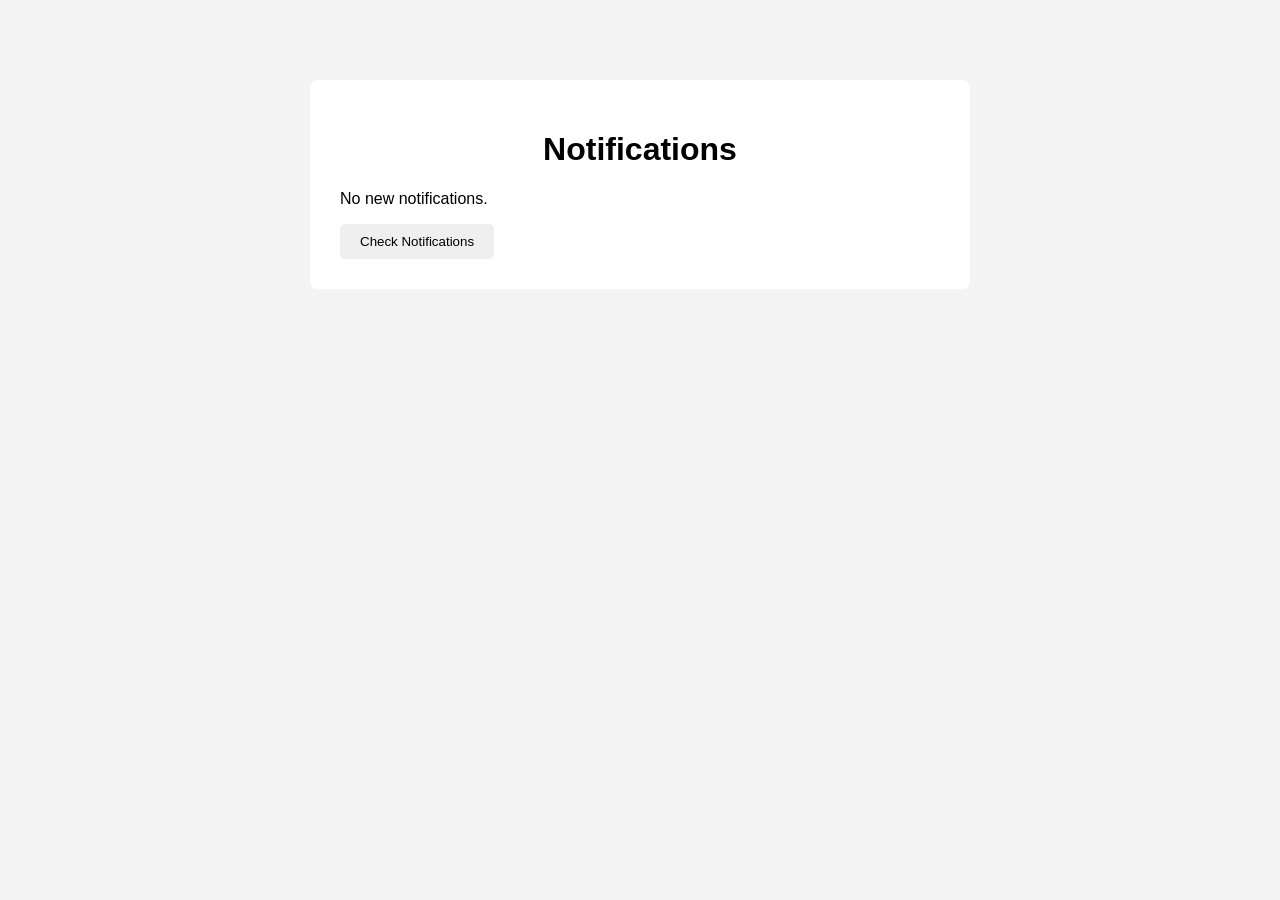
==== notifications/index.html @ bc5d0b3b "Add verification QR notifications and communication modules" ====
<!DOCTYPE html>
<html lang="en">
<head>
    <meta charset="UTF-8">
    <meta name="viewport" content="width=device-width, initial-scale=1.0">
    <title>Notifications</title>
    <link rel="stylesheet" href="style.css">
</head>

<body>

    <div class="notification-box">
        <h1>Notifications</h1>

        <div id="notificationList">
            <p>No new notifications.</p>
        </div>

        <button onclick="showNotification()">
            Check Notifications
        </button>
    </div>

    <script src="script.js"></script>

</body>
</html>
---- notifications/style.css ----
body {
    font-family: Arial, sans-serif;
    background-color: #f4f4f4;
    margin: 0;
    padding: 0;
}

.notification-box {
    width: 90%;
    max-width: 600px;
    margin: 80px auto;
    background-color: white;
    padding: 30px;
    border-radius: 8px;
}

.notification-box h1 {
    text-align: center;
}

.notification {
    padding: 12px;
    margin: 10px 0;
    background-color: #eeeeee;
    border-radius: 5px;
}

.notification-box button {
    padding: 10px 20px;
    border: none;
    border-radius: 5px;
    cursor: pointer;
}
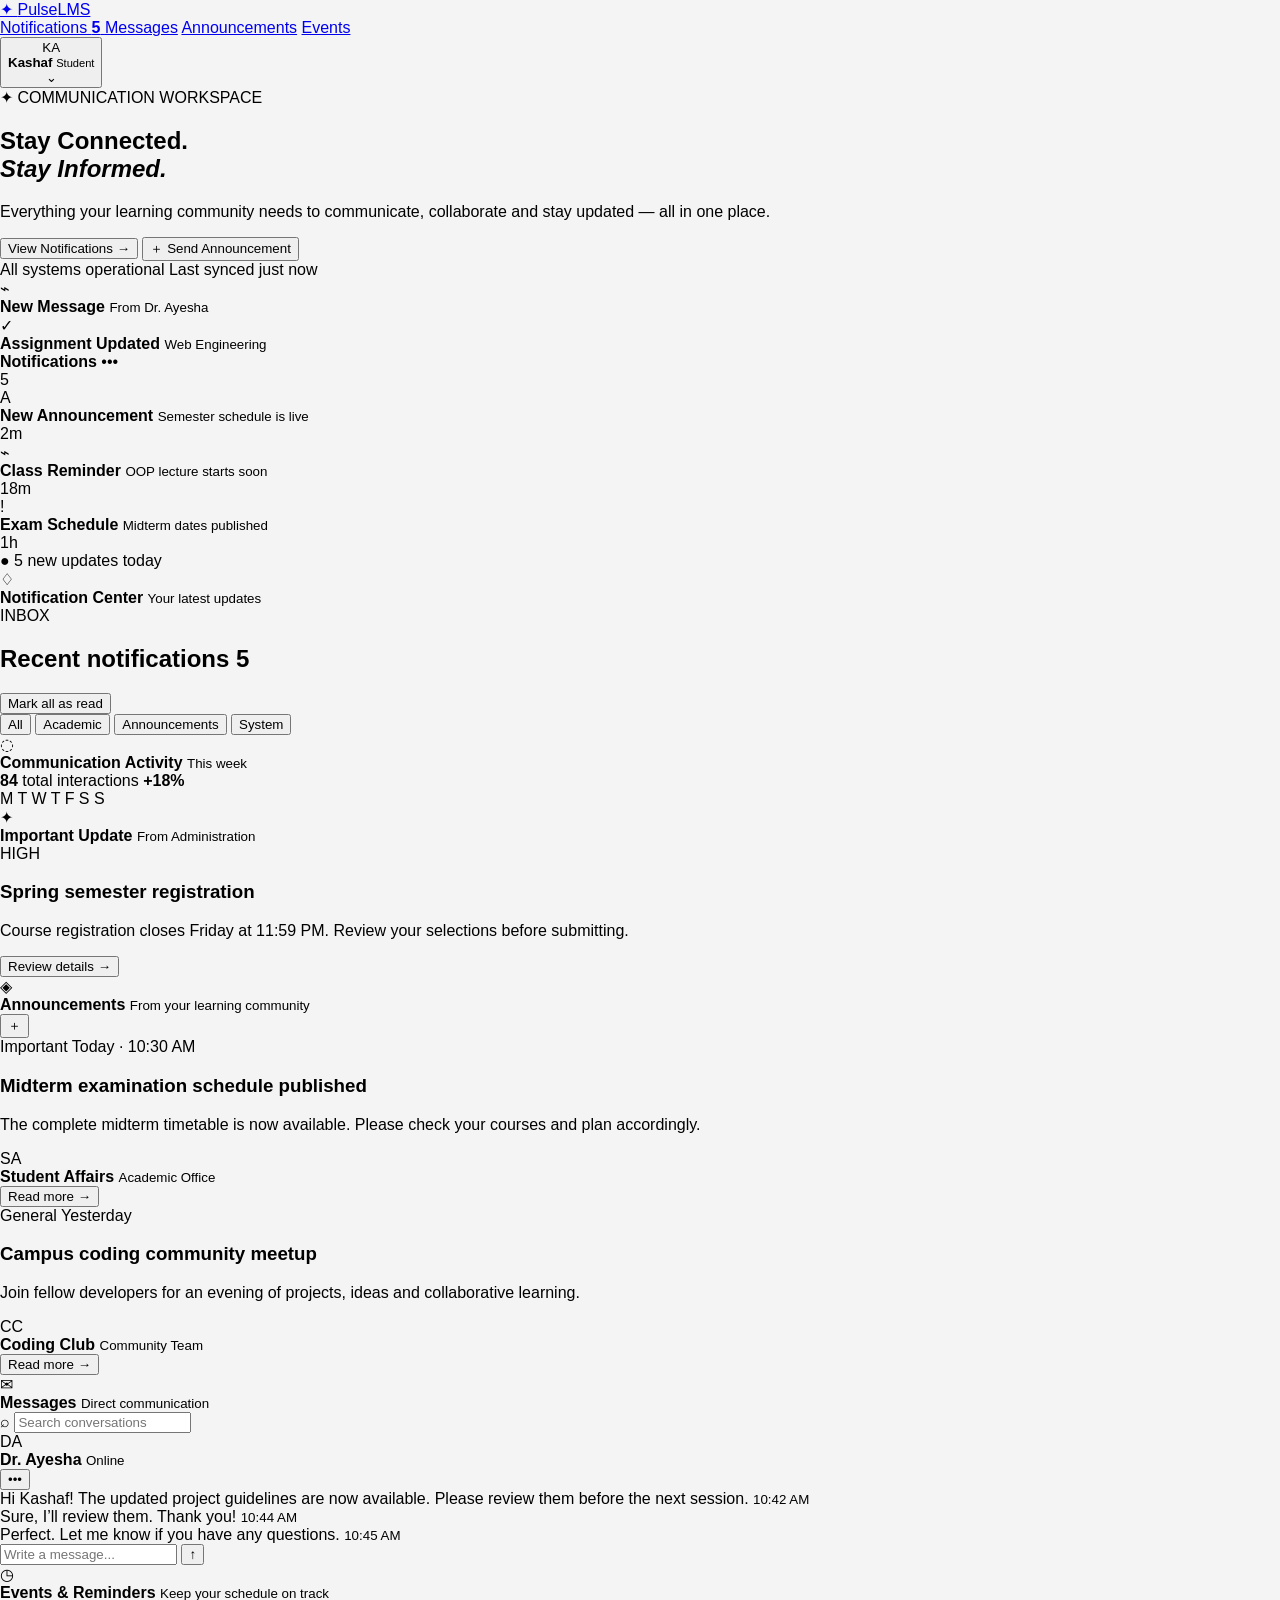
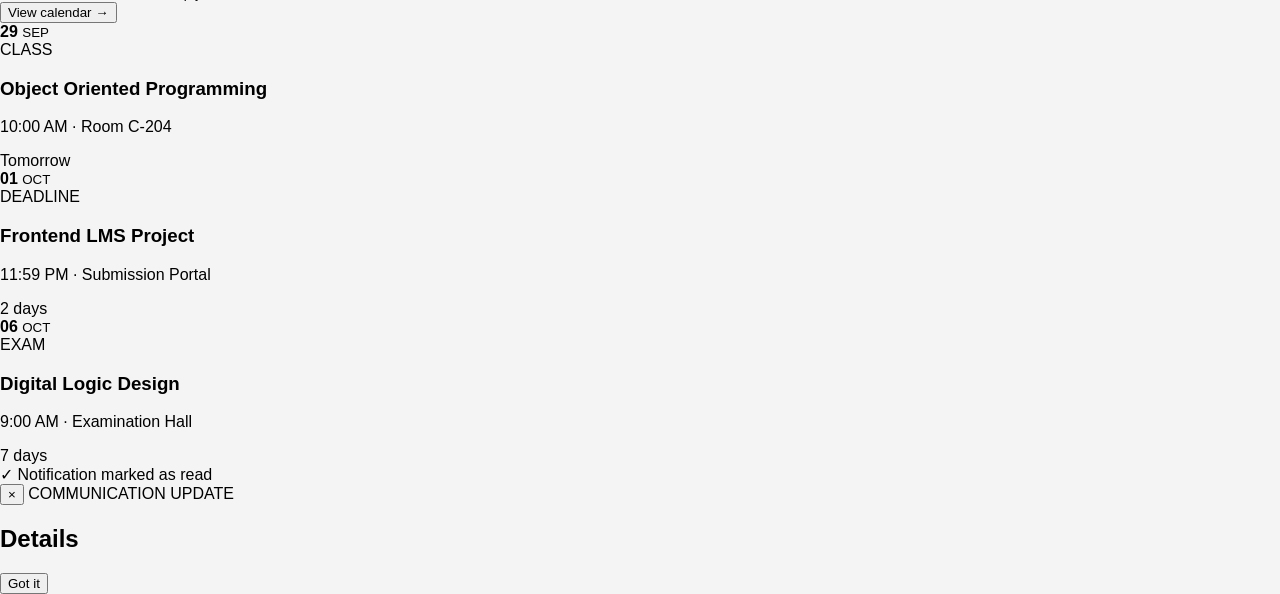
==== commit 2f58d4e6: "Update index.html" ====
--- a/notifications/index.html
+++ b/notifications/index.html
@@ -3,25 +3,792 @@
 <head>
     <meta charset="UTF-8">
     <meta name="viewport" content="width=device-width, initial-scale=1.0">
-    <title>Notifications</title>
+    <title>PulseLMS | Communication Workspace</title>
+
     <link rel="stylesheet" href="style.css">
 </head>
 
 <body>
 
-    <div class="notification-box">
-        <h1>Notifications</h1>
-
-        <div id="notificationList">
-            <p>No new notifications.</p>
+    <!-- Background -->
+    <div class="ambient ambient-one"></div>
+    <div class="ambient ambient-two"></div>
+
+    <!-- NAVBAR -->
+    <header class="topbar">
+
+        <a href="#" class="brand">
+            <span class="brand-mark">✦</span>
+            <span>Pulse<span>LMS</span></span>
+        </a>
+
+        <nav>
+            <a href="#notifications" class="active">
+                Notifications <b id="navBadge">5</b>
+            </a>
+            <a href="#messages">Messages</a>
+            <a href="#announcements">Announcements</a>
+            <a href="#events">Events</a>
+        </nav>
+
+        <button class="profile" id="profileBtn">
+            <span>KA</span>
+
+            <div>
+                <strong>Kashaf</strong>
+                <small>Student</small>
+            </div>
+
+            ⌄
+        </button>
+
+    </header>
+
+
+    <main>
+
+        <!-- HERO -->
+        <section class="hero">
+
+            <div class="hero-copy reveal">
+
+                <div class="eyebrow">
+                    ✦ COMMUNICATION WORKSPACE
+                </div>
+
+                <h1>
+                    Stay Connected.<br>
+                    <em>Stay Informed.</em>
+                </h1>
+
+                <p>
+                    Everything your learning community needs to communicate,
+                    collaborate and stay updated — all in one place.
+                </p>
+
+                <div class="hero-actions">
+
+                    <button class="btn primary" id="viewNotifications">
+                        View Notifications <span>→</span>
+                    </button>
+
+                    <button class="btn ghost" id="sendAnnouncement">
+                        ＋ Send Announcement
+                    </button>
+
+                </div>
+
+                <div class="hero-meta">
+                    <span class="live-dot"></span>
+                    All systems operational
+                    <i></i>
+                    Last synced just now
+                </div>
+
+            </div>
+
+
+            <!-- HERO ILLUSTRATION -->
+            <div class="hero-art reveal delay-2">
+
+                <div class="orbit orbit-a"></div>
+                <div class="orbit orbit-b"></div>
+
+                <div class="float-card mini-card card-a">
+
+                    <span class="icon purple">⌁</span>
+
+                    <div>
+                        <b>New Message</b>
+                        <small>From Dr. Ayesha</small>
+                    </div>
+
+                </div>
+
+
+                <div class="float-card mini-card card-b">
+
+                    <span class="icon gold">✓</span>
+
+                    <div>
+                        <b>Assignment Updated</b>
+                        <small>Web Engineering</small>
+                    </div>
+
+                </div>
+
+
+                <div class="phone">
+
+                    <div class="phone-top">
+                        <span></span>
+                        <b>Notifications</b>
+                        <span>•••</span>
+                    </div>
+
+                    <div class="phone-badge">5</div>
+
+
+                    <div class="phone-row">
+
+                        <span class="avatar lavender">A</span>
+
+                        <div>
+                            <b>New Announcement</b>
+                            <small>Semester schedule is live</small>
+                        </div>
+
+                        <time>2m</time>
+
+                    </div>
+
+
+                    <div class="phone-row unread">
+
+                        <span class="avatar violet">⌁</span>
+
+                        <div>
+                            <b>Class Reminder</b>
+                            <small>OOP lecture starts soon</small>
+                        </div>
+
+                        <time>18m</time>
+
+                    </div>
+
+
+                    <div class="phone-row">
+
+                        <span class="avatar peach">!</span>
+
+                        <div>
+                            <b>Exam Schedule</b>
+                            <small>Midterm dates published</small>
+                        </div>
+
+                        <time>1h</time>
+
+                    </div>
+
+
+                    <div class="phone-footer">
+                        ● 5 new updates today
+                    </div>
+
+                </div>
+
+            </div>
+
+        </section>
+
+
+        <!-- WORKSPACE -->
+        <section class="workspace">
+
+
+            <!-- NOTIFICATION CENTER -->
+            <div class="window notifications reveal" id="notifications">
+
+                <div class="window-bar">
+
+                    <div class="window-title">
+
+                        <span class="window-icon">♢</span>
+
+                        <div>
+                            <b>Notification Center</b>
+                            <small>Your latest updates</small>
+                        </div>
+
+                    </div>
+
+                    <div class="window-controls">
+                        <i></i>
+                        <i></i>
+                        <i></i>
+                    </div>
+
+                </div>
+
+
+                <div class="window-content">
+
+                    <div class="section-head">
+
+                        <div>
+                            <span class="eyebrow">INBOX</span>
+
+                            <h2>
+                                Recent notifications
+                                <span id="unreadCount">5</span>
+                            </h2>
+                        </div>
+
+                        <button class="text-btn" id="markAll">
+                            Mark all as read
+                        </button>
+
+                    </div>
+
+
+                    <div class="filters">
+
+                        <button class="filter active" data-filter="all">
+                            All
+                        </button>
+
+                        <button class="filter" data-filter="academic">
+                            Academic
+                        </button>
+
+                        <button class="filter" data-filter="announcement">
+                            Announcements
+                        </button>
+
+                        <button class="filter" data-filter="system">
+                            System
+                        </button>
+
+                    </div>
+
+
+                    <div id="notificationList"></div>
+
+                </div>
+
+            </div>
+
+
+            <!-- SIDE WINDOWS -->
+            <div class="side-stack">
+
+
+                <!-- ACTIVITY -->
+                <div class="window activity reveal delay-1">
+
+                    <div class="window-bar">
+
+                        <div class="window-title">
+
+                            <span class="window-icon">◌</span>
+
+                            <div>
+                                <b>Communication Activity</b>
+                                <small>This week</small>
+                            </div>
+
+                        </div>
+
+                        <div class="window-controls">
+                            <i></i>
+                            <i></i>
+                            <i></i>
+                        </div>
+
+                    </div>
+
+
+                    <div class="activity-body">
+
+                        <div class="activity-number">
+
+                            <strong>84</strong>
+
+                            <span>total interactions</span>
+
+                            <b>+18%</b>
+
+                        </div>
+
+
+                        <div class="bars">
+                            <i style="height:42%"></i>
+                            <i style="height:65%"></i>
+                            <i style="height:52%"></i>
+                            <i style="height:78%"></i>
+                            <i style="height:60%"></i>
+                            <i style="height:91%"></i>
+                            <i style="height:70%"></i>
+                        </div>
+
+
+                        <div class="days">
+                            <span>M</span>
+                            <span>T</span>
+                            <span>W</span>
+                            <span>T</span>
+                            <span>F</span>
+                            <span>S</span>
+                            <span>S</span>
+                        </div>
+
+                    </div>
+
+                </div>
+
+
+                <!-- IMPORTANT UPDATE -->
+                <div class="window updates reveal delay-2">
+
+                    <div class="window-bar">
+
+                        <div class="window-title">
+
+                            <span class="window-icon">✦</span>
+
+                            <div>
+                                <b>Important Update</b>
+                                <small>From Administration</small>
+                            </div>
+
+                        </div>
+
+                        <div class="priority">
+                            HIGH
+                        </div>
+
+                    </div>
+
+
+                    <div class="update-body">
+
+                        <h3>
+                            Spring semester registration
+                        </h3>
+
+                        <p>
+                            Course registration closes Friday at 11:59 PM.
+                            Review your selections before submitting.
+                        </p>
+
+                        <button
+                            class="small-btn"
+                            data-modal="registration">
+                            Review details →
+                        </button>
+
+                    </div>
+
+                </div>
+
+            </div>
+
+
+            <!-- ANNOUNCEMENTS -->
+            <div class="window announcements reveal" id="announcements">
+
+                <div class="window-bar">
+
+                    <div class="window-title">
+
+                        <span class="window-icon">◈</span>
+
+                        <div>
+                            <b>Announcements</b>
+                            <small>From your learning community</small>
+                        </div>
+
+                    </div>
+
+                    <button class="round-btn">
+                        ＋
+                    </button>
+
+                </div>
+
+
+                <div class="announcement-grid">
+
+
+                    <article class="announcement-card">
+
+                        <div class="ann-top">
+
+                            <span class="tag high">
+                                Important
+                            </span>
+
+                            <time>
+                                Today · 10:30 AM
+                            </time>
+
+                        </div>
+
+
+                        <h3>
+                            Midterm examination schedule published
+                        </h3>
+
+
+                        <p>
+                            The complete midterm timetable is now available.
+                            Please check your courses and plan accordingly.
+                        </p>
+
+
+                        <div class="author">
+
+                            <span class="avatar violet">
+                                SA
+                            </span>
+
+                            <div>
+                                <b>Student Affairs</b>
+                                <small>Academic Office</small>
+                            </div>
+
+                            <button
+                                class="read-more"
+                                data-modal="exam">
+                                Read more →
+                            </button>
+
+                        </div>
+
+                    </article>
+
+
+                    <article class="announcement-card">
+
+                        <div class="ann-top">
+
+                            <span class="tag normal">
+                                General
+                            </span>
+
+                            <time>
+                                Yesterday
+                            </time>
+
+                        </div>
+
+
+                        <h3>
+                            Campus coding community meetup
+                        </h3>
+
+
+                        <p>
+                            Join fellow developers for an evening of projects,
+                            ideas and collaborative learning.
+                        </p>
+
+
+                        <div class="author">
+
+                            <span class="avatar lavender">
+                                CC
+                            </span>
+
+                            <div>
+                                <b>Coding Club</b>
+                                <small>Community Team</small>
+                            </div>
+
+                            <button
+                                class="read-more"
+                                data-modal="coding">
+                                Read more →
+                            </button>
+
+                        </div>
+
+                    </article>
+
+                </div>
+
+            </div>
+
+
+            <!-- MESSAGES -->
+            <div class="window messages reveal delay-1" id="messages">
+
+                <div class="window-bar">
+
+                    <div class="window-title">
+
+                        <span class="window-icon">✉</span>
+
+                        <div>
+                            <b>Messages</b>
+                            <small>Direct communication</small>
+                        </div>
+
+                    </div>
+
+                    <div class="window-controls">
+                        <i></i>
+                        <i></i>
+                        <i></i>
+                    </div>
+
+                </div>
+
+
+                <div class="message-layout">
+
+
+                    <aside class="conversation-list">
+
+                        <div class="search">
+
+                            <span>⌕</span>
+
+                            <input
+                                id="conversationSearch"
+                                placeholder="Search conversations">
+
+                        </div>
+
+                        <div id="conversations"></div>
+
+                    </aside>
+
+
+                    <section class="chat">
+
+                        <div class="chat-head">
+
+                            <span class="avatar violet">
+                                DA
+                            </span>
+
+                            <div>
+
+                                <b id="chatName">
+                                    Dr. Ayesha
+                                </b>
+
+                                <small>
+                                    <span class="online"></span>
+                                    Online
+                                </small>
+
+                            </div>
+
+                            <button>•••</button>
+
+                        </div>
+
+
+                        <div class="chat-body" id="chatBody">
+
+                            <div class="bubble received">
+
+                                Hi Kashaf! The updated project guidelines
+                                are now available. Please review them before
+                                the next session.
+
+                                <small>10:42 AM</small>
+
+                            </div>
+
+
+                            <div class="bubble sent">
+
+                                Sure, I’ll review them. Thank you!
+
+                                <small>10:44 AM</small>
+
+                            </div>
+
+
+                            <div class="bubble received">
+
+                                Perfect. Let me know if you have any questions.
+
+                                <small>10:45 AM</small>
+
+                            </div>
+
+                        </div>
+
+
+                        <div class="message-input">
+
+                            <input
+                                id="messageInput"
+                                placeholder="Write a message...">
+
+                            <button id="sendMessage">
+                                ↑
+                            </button>
+
+                        </div>
+
+                    </section>
+
+                </div>
+
+            </div>
+
+
+            <!-- EVENTS -->
+            <div class="window events reveal" id="events">
+
+                <div class="window-bar">
+
+                    <div class="window-title">
+
+                        <span class="window-icon">◷</span>
+
+                        <div>
+                            <b>Events & Reminders</b>
+                            <small>Keep your schedule on track</small>
+                        </div>
+
+                    </div>
+
+                    <button class="text-btn">
+                        View calendar →
+                    </button>
+
+                </div>
+
+
+                <div class="timeline">
+
+
+                    <div class="event">
+
+                        <div class="date">
+                            <b>29</b>
+                            <small>SEP</small>
+                        </div>
+
+                        <div class="event-line"></div>
+
+                        <div class="event-info">
+
+                            <span class="tag purple-tag">
+                                CLASS
+                            </span>
+
+                            <h3>
+                                Object Oriented Programming
+                            </h3>
+
+                            <p>
+                                10:00 AM · Room C-204
+                            </p>
+
+                        </div>
+
+                        <span class="event-status">
+                            Tomorrow
+                        </span>
+
+                    </div>
+
+
+                    <div class="event">
+
+                        <div class="date">
+                            <b>01</b>
+                            <small>OCT</small>
+                        </div>
+
+                        <div class="event-line"></div>
+
+                        <div class="event-info">
+
+                            <span class="tag gold-tag">
+                                DEADLINE
+                            </span>
+
+                            <h3>
+                                Frontend LMS Project
+                            </h3>
+
+                            <p>
+                                11:59 PM · Submission Portal
+                            </p>
+
+                        </div>
+
+                        <span class="event-status">
+                            2 days
+                        </span>
+
+                    </div>
+
+
+                    <div class="event">
+
+                        <div class="date">
+                            <b>06</b>
+                            <small>OCT</small>
+                        </div>
+
+                        <div class="event-line"></div>
+
+                        <div class="event-info">
+
+                            <span class="tag pink-tag">
+                                EXAM
+                            </span>
+
+                            <h3>
+                                Digital Logic Design
+                            </h3>
+
+                            <p>
+                                9:00 AM · Examination Hall
+                            </p>
+
+                        </div>
+
+                        <span class="event-status">
+                            7 days
+                        </span>
+
+                    </div>
+
+                </div>
+
+            </div>
+
+        </section>
+
+    </main>
+
+
+    <!-- TOAST -->
+    <div class="toast" id="toast">
+        ✓
+        <span>Notification marked as read</span>
+    </div>
+
+
+    <!-- MODAL -->
+    <div class="modal-backdrop" id="modalBackdrop">
+
+        <div class="modal">
+
+            <button class="modal-close" id="modalClose">
+                ×
+            </button>
+
+            <span class="modal-label">
+                COMMUNICATION UPDATE
+            </span>
+
+            <h2 id="modalTitle">
+                Details
+            </h2>
+
+            <p id="modalText"></p>
+
+            <button class="btn primary" id="modalAction">
+                Got it
+            </button>
+
         </div>
 
-        <button onclick="showNotification()">
-            Check Notifications
-        </button>
     </div>
 
+
     <script src="script.js"></script>
 
 </body>
-</html>+</html>
